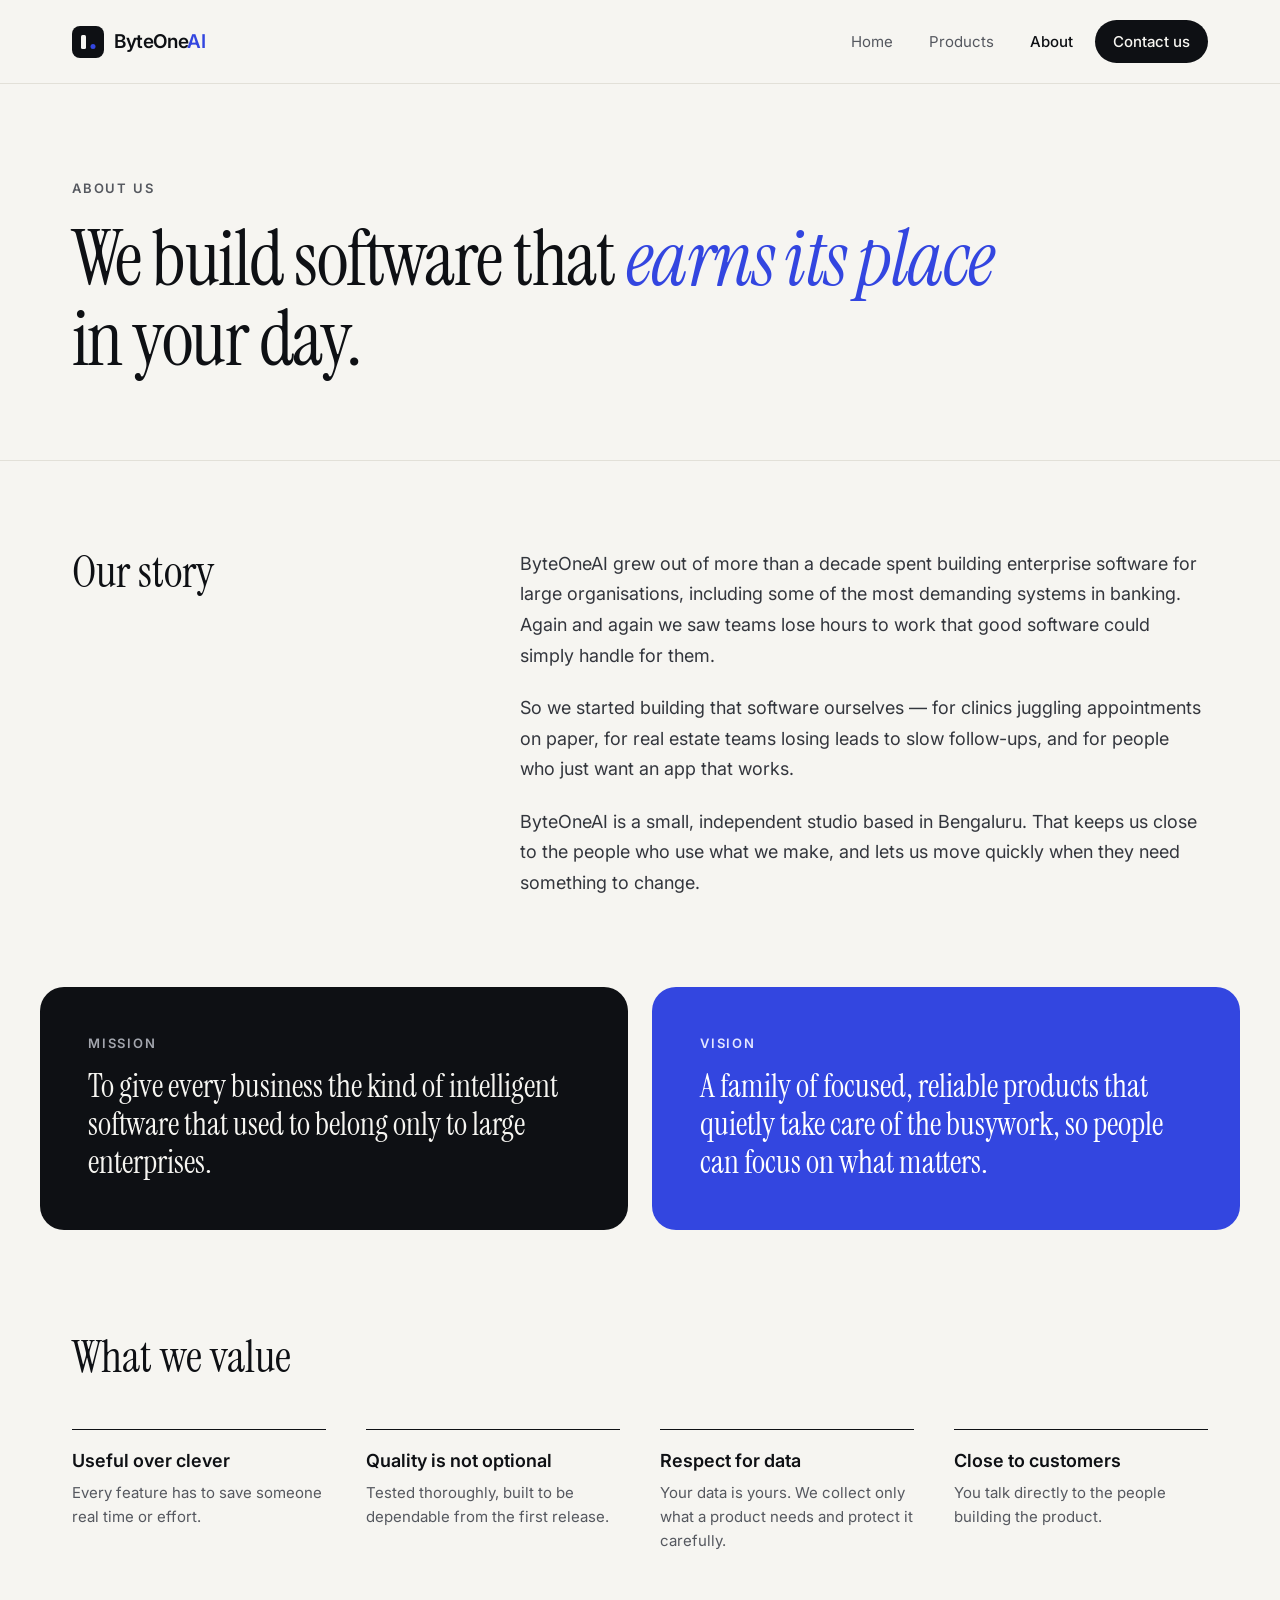
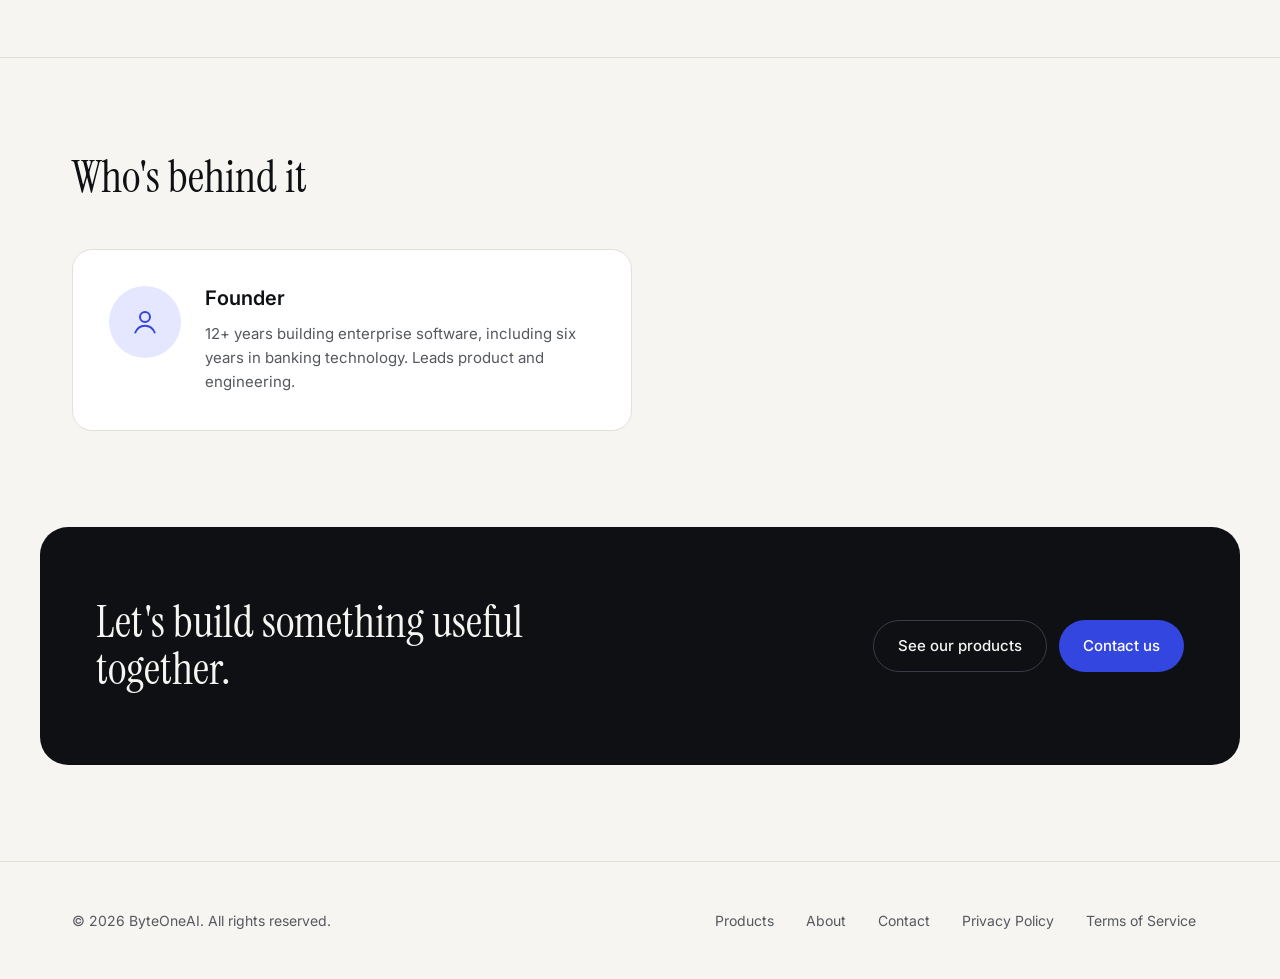
==== about.html @ 1e6efd3d "Launch ByteOneAI website Co-Authored-By: Claude Opus 5.5 <noreply@anthropic.com> Claude-Session: htt" ====
<!doctype html>
<html lang="en">
<head>
<meta charset="utf-8">
<meta name="viewport" content="width=device-width, initial-scale=1">
<title>ByteOneAI — About</title>
<meta name="description" content="About ByteOneAI, an independent software studio in Bengaluru building focused, reliable AI-powered products.">
<meta property="og:title" content="ByteOneAI — About">
<meta property="og:description" content="About ByteOneAI, an independent software studio in Bengaluru building focused, reliable AI-powered products.">
<meta property="og:type" content="website">
<link rel="icon" href="data:image/svg+xml,%3Csvg xmlns='http://www.w3.org/2000/svg' viewBox='0 0 32 32'%3E%3Crect width='32' height='32' rx='8' fill='%230E1014'/%3E%3Crect x='9' y='9' width='5' height='14' rx='1.5' fill='%23F6F5F1'/%3E%3Ccircle cx='21' cy='20.5' r='2.5' fill='%233346E0'/%3E%3C/svg%3E">
<link rel="preconnect" href="https://fonts.googleapis.com">
<link href="https://fonts.googleapis.com/css2?family=Instrument+Serif:ital@0;1&amp;family=Inter:wght@400;500;600&amp;display=swap" rel="stylesheet">
<style>
body{margin:0;background:#F6F5F1}
a{color:#3346E0}a:hover{color:#1F2DA8}
</style>
<style>html{scroll-behavior:smooth}*,*::before,*::after{box-sizing:border-box}img{max-width:100%}</style>
</head>
<body>
<div style="font-family: Inter, system-ui, sans-serif; color: #0E1014; background: #F6F5F1; min-height: 100vh">

<header style="border-bottom: 1px solid #E2E0D8">
<nav aria-label="Main" style="max-width: 1200px; margin: 0 auto; padding: 20px 32px; display: flex; flex-wrap: wrap; align-items: center; justify-content: space-between; gap: 16px">
<a href="index.html" style="display: flex; align-items: center; gap: 10px; text-decoration: none; color: #0E1014">
<svg width="32" height="32" viewBox="0 0 32 32" aria-hidden="true"><rect width="32" height="32" rx="8" fill="#0E1014"></rect><rect x="9" y="9" width="5" height="14" rx="1.5" fill="#F6F5F1"></rect><circle cx="21" cy="20.5" r="2.5" fill="#3346E0"></circle></svg>
<span style="font-size: 19px; font-weight: 600; letter-spacing: -0.02em">ByteOne<span style="color: #3346E0">AI</span></span>
</a>
<div style="display: flex; flex-wrap: wrap; align-items: center; gap: 8px">
<a href="index.html" style="padding: 12px 14px; font-size: 15px; color: #55585F; text-decoration: none">Home</a>
<a href="products.html" style="padding: 12px 14px; font-size: 15px; color: #55585F; text-decoration: none">Products</a>
<a href="about.html" style="padding: 12px 14px; font-size: 15px; color: #0E1014; text-decoration: none; font-weight: 500">About</a>
<a href="contact.html" style="padding: 12px 18px; font-size: 15px; color: #F6F5F1; background: #0E1014; border-radius: 999px; text-decoration: none; font-weight: 500">Contact us</a>
</div>
</nav>
</header>

<section style="max-width: 1200px; margin: 0 auto; padding: 96px 32px 80px">
<p style="margin: 0 0 24px; font-size: 13px; font-weight: 600; letter-spacing: 0.14em; text-transform: uppercase; color: #55585F">About us</p>
<h1 style="margin: 0; max-width: 960px; font-family: 'Instrument Serif', Georgia, serif; font-weight: 400; font-size: clamp(2.75rem, 6vw, 5rem); line-height: 1.04; letter-spacing: -0.02em">We build software that <em style="color: #3346E0">earns its place</em> in your day.</h1>
</section>

<section aria-labelledby="story-h" style="border-top: 1px solid #E2E0D8">
<div style="max-width: 1200px; margin: 0 auto; padding: 88px 32px; display: flex; flex-wrap: wrap; gap: 64px">
<div style="flex: 1 1 300px">
<h2 id="story-h" style="margin: 0; font-family: 'Instrument Serif', Georgia, serif; font-weight: 400; font-size: clamp(2rem, 3.5vw, 3rem); line-height: 1.05">Our story</h2>
</div>
<div style="flex: 2 1 520px; display: flex; flex-direction: column; gap: 22px; font-size: 18px; line-height: 1.7; color: #33363D">
<p style="margin: 0">ByteOneAI grew out of more than a decade spent building enterprise software for large organisations, including some of the most demanding systems in banking. Again and again we saw teams lose hours to work that good software could simply handle for them.</p>
<p style="margin: 0">So we started building that software ourselves — for clinics juggling appointments on paper, for real estate teams losing leads to slow follow-ups, and for people who just want an app that works.</p>
<p style="margin: 0">ByteOneAI is a small, independent studio based in Bengaluru. That keeps us close to the people who use what we make, and lets us move quickly when they need something to change.</p>
</div>
</div>
</section>

<section aria-label="Mission and vision" style="padding: 0 32px">
<div style="max-width: 1200px; margin: 0 auto; display: grid; grid-template-columns: repeat(auto-fit, minmax(320px, 1fr)); gap: 24px">
<div style="padding: 48px; border-radius: 24px; background: #0E1014; color: #F6F5F1; display: flex; flex-direction: column; gap: 16px">
<span style="font-size: 13px; font-weight: 600; letter-spacing: 0.14em; text-transform: uppercase; color: #A3A6AE">Mission</span>
<p style="margin: 0; font-family: 'Instrument Serif', Georgia, serif; font-size: 32px; line-height: 1.2">To give every business the kind of intelligent software that used to belong only to large enterprises.</p>
</div>
<div style="padding: 48px; border-radius: 24px; background: #3346E0; color: #FFFFFF; display: flex; flex-direction: column; gap: 16px">
<span style="font-size: 13px; font-weight: 600; letter-spacing: 0.14em; text-transform: uppercase; color: #E4E7FF">Vision</span>
<p style="margin: 0; font-family: 'Instrument Serif', Georgia, serif; font-size: 32px; line-height: 1.2">A family of focused, reliable products that quietly take care of the busywork, so people can focus on what matters.</p>
</div>
</div>
</section>

<section aria-labelledby="values-h">
<div style="max-width: 1200px; margin: 0 auto; padding: 104px 32px">
<h2 id="values-h" style="margin: 0 0 48px; font-family: 'Instrument Serif', Georgia, serif; font-weight: 400; font-size: clamp(2rem, 3.5vw, 3rem); line-height: 1.05">What we value</h2>
<div style="display: grid; grid-template-columns: repeat(auto-fit, minmax(240px, 1fr)); gap: 40px 40px">
<div style="border-top: 1px solid #0E1014; padding-top: 20px">
<h3 style="margin: 0 0 10px; font-size: 18px; font-weight: 600">Useful over clever</h3>
<p style="margin: 0; font-size: 15px; line-height: 1.6; color: #55585F">Every feature has to save someone real time or effort.</p>
</div>
<div style="border-top: 1px solid #0E1014; padding-top: 20px">
<h3 style="margin: 0 0 10px; font-size: 18px; font-weight: 600">Quality is not optional</h3>
<p style="margin: 0; font-size: 15px; line-height: 1.6; color: #55585F">Tested thoroughly, built to be dependable from the first release.</p>
</div>
<div style="border-top: 1px solid #0E1014; padding-top: 20px">
<h3 style="margin: 0 0 10px; font-size: 18px; font-weight: 600">Respect for data</h3>
<p style="margin: 0; font-size: 15px; line-height: 1.6; color: #55585F">Your data is yours. We collect only what a product needs and protect it carefully.</p>
</div>
<div style="border-top: 1px solid #0E1014; padding-top: 20px">
<h3 style="margin: 0 0 10px; font-size: 18px; font-weight: 600">Close to customers</h3>
<p style="margin: 0; font-size: 15px; line-height: 1.6; color: #55585F">You talk directly to the people building the product.</p>
</div>
</div>
</div>
</section>

<section aria-labelledby="team-h" style="border-top: 1px solid #E2E0D8">
<div style="max-width: 1200px; margin: 0 auto; padding: 96px 32px">
<h2 id="team-h" style="margin: 0 0 48px; font-family: 'Instrument Serif', Georgia, serif; font-weight: 400; font-size: clamp(2rem, 3.5vw, 3rem); line-height: 1.05">Who's behind it</h2>
<div style="display: grid; grid-template-columns: repeat(auto-fit, minmax(300px, 560px)); gap: 24px">
<div style="padding: 36px; background: #FFFFFF; border: 1px solid #E2E0D8; border-radius: 20px; display: flex; gap: 24px; align-items: flex-start">
<div aria-hidden="true" style="flex: none; width: 72px; height: 72px; border-radius: 50%; background: #E4E7FF; display: flex; align-items: center; justify-content: center">
<svg width="30" height="30" viewBox="0 0 24 24" fill="none" stroke="#3346E0" stroke-width="1.6"><circle cx="12" cy="8" r="4"></circle><path d="M4 21c1.5-4 4.5-6 8-6s6.5 2 8 6"></path></svg>
</div>
<div>
<h3 style="margin: 0 0 12px; font-size: 20px; font-weight: 600">Founder</h3>
<p style="margin: 0; font-size: 15px; line-height: 1.6; color: #55585F">12+ years building enterprise software, including six years in banking technology. Leads product and engineering.</p>
</div>
</div>
</div>
</div>
</section>

<section aria-labelledby="about-cta-h" style="padding: 0 32px 96px">
<div style="max-width: 1200px; margin: 0 auto; padding: 72px 56px; border-radius: 28px; background: #0E1014; color: #F6F5F1; display: flex; flex-wrap: wrap; justify-content: space-between; align-items: center; gap: 32px">
<h2 id="about-cta-h" style="margin: 0; max-width: 560px; font-family: 'Instrument Serif', Georgia, serif; font-weight: 400; font-size: clamp(2rem, 3.5vw, 3rem); line-height: 1.05">Let's build something useful together.</h2>
<div style="display: flex; flex-wrap: wrap; gap: 12px">
<a href="products.html" style="display: inline-flex; align-items: center; min-height: 52px; padding: 0 24px; border-radius: 999px; border: 1px solid #3A3D45; color: #F6F5F1; text-decoration: none; font-size: 15px; font-weight: 500">See our products</a>
<a href="contact.html" style="display: inline-flex; align-items: center; min-height: 52px; padding: 0 24px; border-radius: 999px; background: #3346E0; color: #FFFFFF; text-decoration: none; font-size: 15px; font-weight: 500">Contact us</a>
</div>
</div>
</section>

<footer style="border-top: 1px solid #E2E0D8">
<div style="max-width: 1200px; margin: 0 auto; padding: 40px 32px; display: flex; flex-wrap: wrap; justify-content: space-between; align-items: center; gap: 16px; font-size: 14px; color: #55585F">
<span>© 2026 ByteOneAI. All rights reserved.</span>
<div style="display: flex; flex-wrap: wrap; gap: 8px">
<a href="products.html" style="padding: 10px 12px; color: #55585F; text-decoration: none">Products</a>
<a href="about.html" style="padding: 10px 12px; color: #55585F; text-decoration: none">About</a>
<a href="contact.html" style="padding: 10px 12px; color: #55585F; text-decoration: none">Contact</a>
<a href="privacy.html" style="padding: 10px 12px; color: #55585F; text-decoration: none">Privacy Policy</a>
<a href="terms.html" style="padding: 10px 12px; color: #55585F; text-decoration: none">Terms of Service</a>
</div>
</div>
</footer>

</div>
</body>
</html>
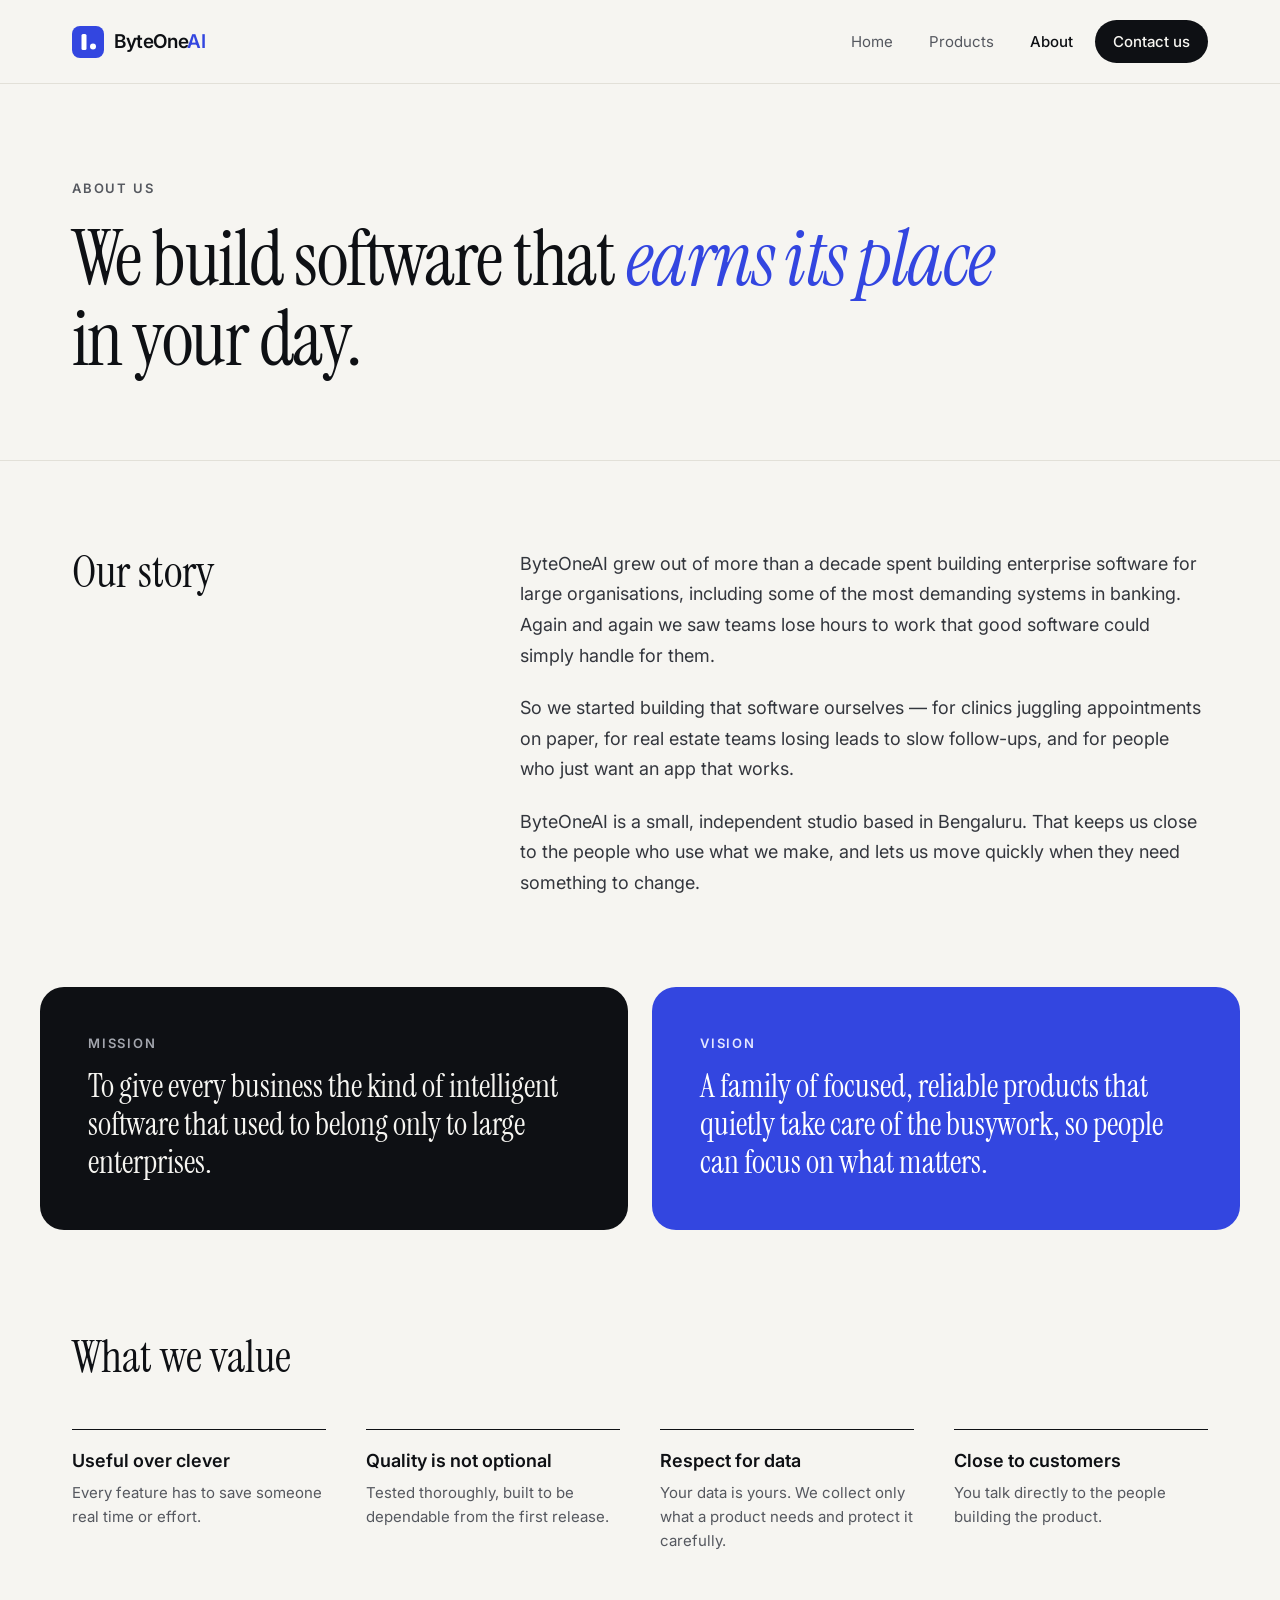
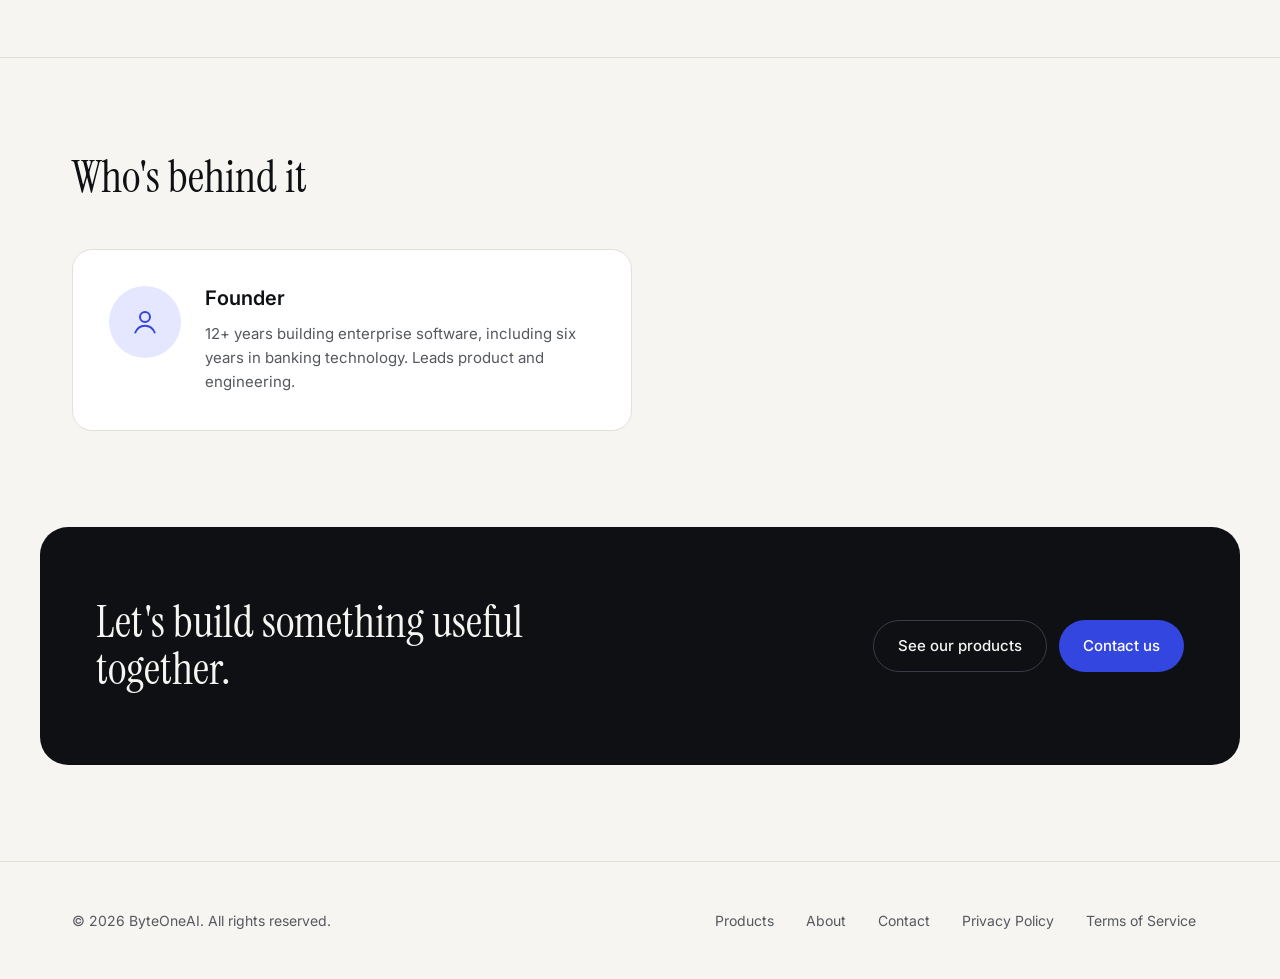
==== commit e9f0179a: "Add new ByteOneAI logo, favicons and social preview image Co-Authored-By: Claude Opus 5.5 <noreply@a" ====
--- a/about.html
+++ b/about.html
@@ -8,7 +8,12 @@
 <meta property="og:title" content="ByteOneAI — About">
 <meta property="og:description" content="About ByteOneAI, an independent software studio in Bengaluru building focused, reliable AI-powered products.">
 <meta property="og:type" content="website">
-<link rel="icon" href="data:image/svg+xml,%3Csvg xmlns='http://www.w3.org/2000/svg' viewBox='0 0 32 32'%3E%3Crect width='32' height='32' rx='8' fill='%230E1014'/%3E%3Crect x='9' y='9' width='5' height='14' rx='1.5' fill='%23F6F5F1'/%3E%3Ccircle cx='21' cy='20.5' r='2.5' fill='%233346E0'/%3E%3C/svg%3E">
+<link rel="icon" href="/favicon.ico" sizes="any">
+<link rel="icon" href="/favicon.svg" type="image/svg+xml">
+<link rel="apple-touch-icon" href="/apple-touch-icon.png">
+<meta property="og:image" content="https://byteoneai.github.io/og-image.png">
+<meta name="twitter:card" content="summary_large_image">
+<meta name="theme-color" content="#3346E0">
 <link rel="preconnect" href="https://fonts.googleapis.com">
 <link href="https://fonts.googleapis.com/css2?family=Instrument+Serif:ital@0;1&amp;family=Inter:wght@400;500;600&amp;display=swap" rel="stylesheet">
 <style>
@@ -23,7 +28,7 @@
 <header style="border-bottom: 1px solid #E2E0D8">
 <nav aria-label="Main" style="max-width: 1200px; margin: 0 auto; padding: 20px 32px; display: flex; flex-wrap: wrap; align-items: center; justify-content: space-between; gap: 16px">
 <a href="index.html" style="display: flex; align-items: center; gap: 10px; text-decoration: none; color: #0E1014">
-<svg width="32" height="32" viewBox="0 0 32 32" aria-hidden="true"><rect width="32" height="32" rx="8" fill="#0E1014"></rect><rect x="9" y="9" width="5" height="14" rx="1.5" fill="#F6F5F1"></rect><circle cx="21" cy="20.5" r="2.5" fill="#3346E0"></circle></svg>
+<svg width="32" height="32" viewBox="0 0 64 64" aria-hidden="true"><rect width="64" height="64" rx="16" fill="#3346E0"></rect><rect x="19" y="16" width="10" height="32" rx="3" fill="#FFFFFF"></rect><circle cx="42" cy="41" r="6" fill="#FFFFFF"></circle></svg>
 <span style="font-size: 19px; font-weight: 600; letter-spacing: -0.02em">ByteOne<span style="color: #3346E0">AI</span></span>
 </a>
 <div style="display: flex; flex-wrap: wrap; align-items: center; gap: 8px">
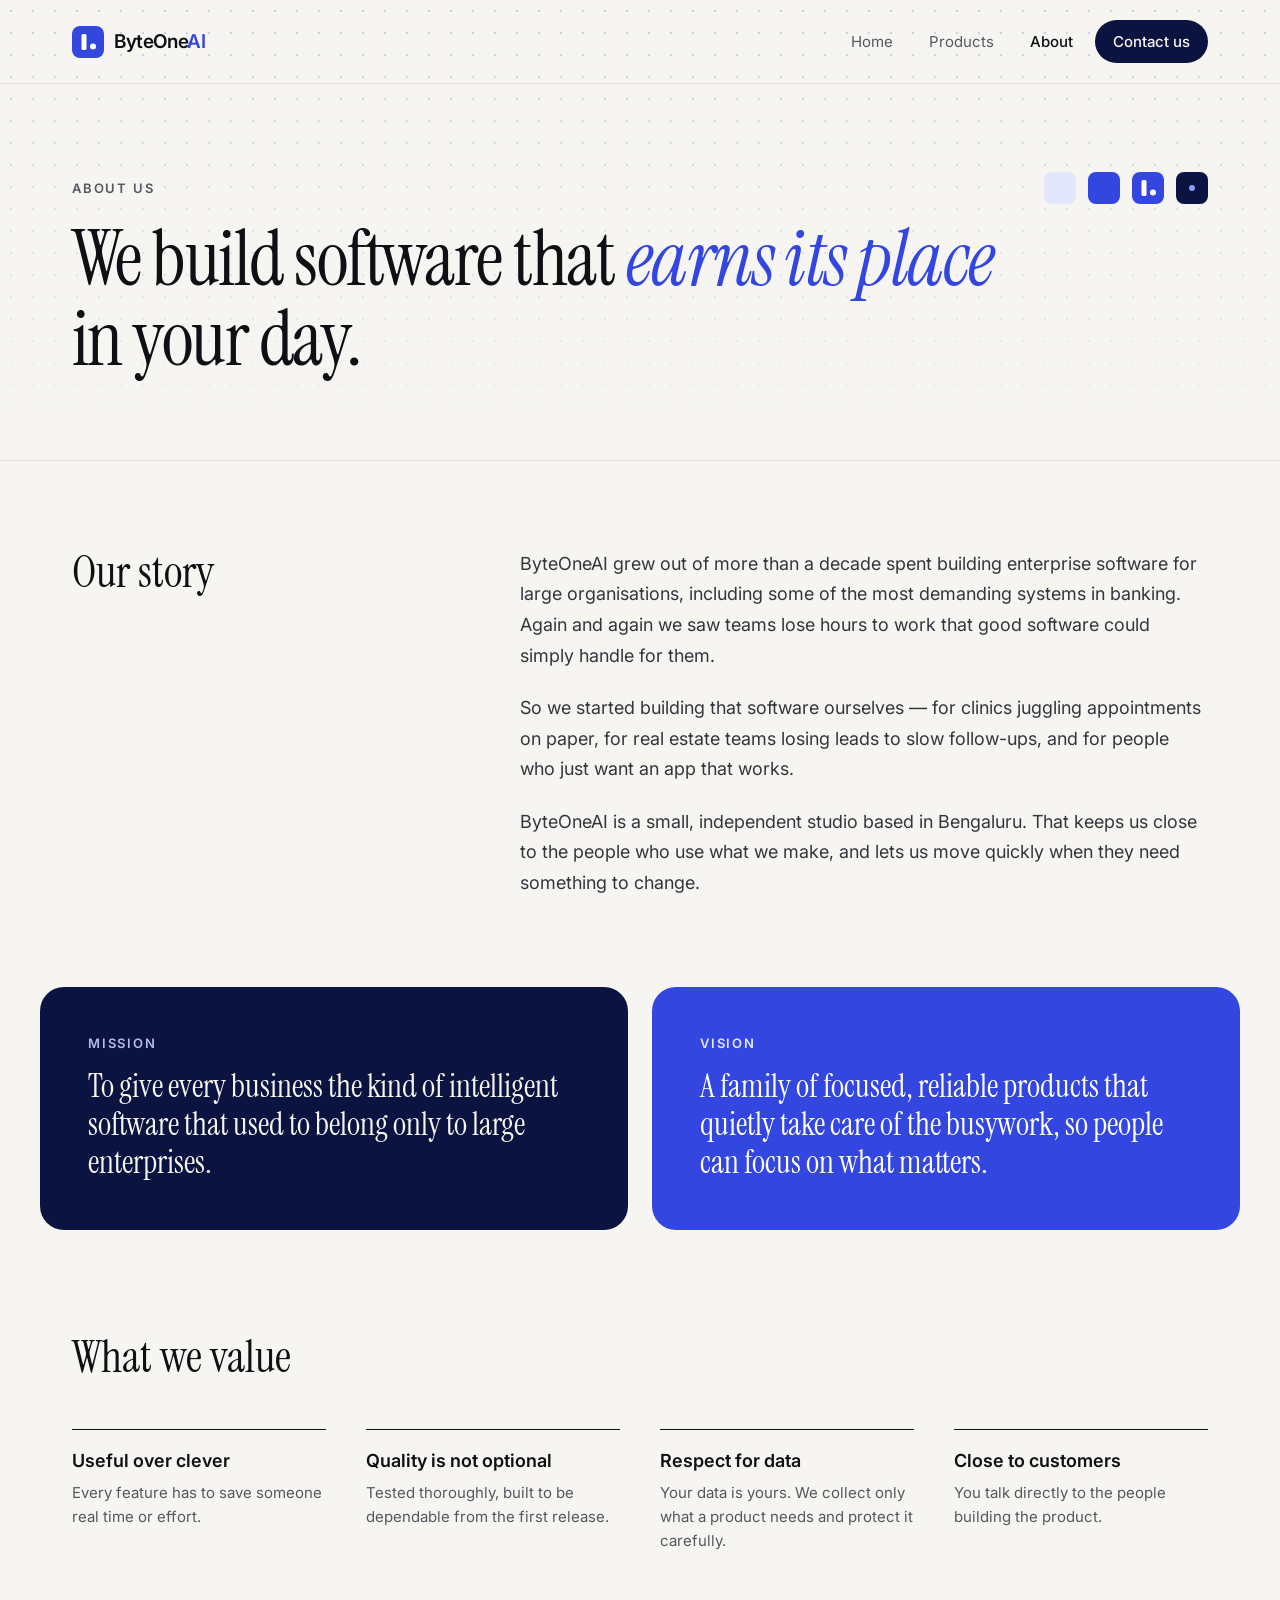
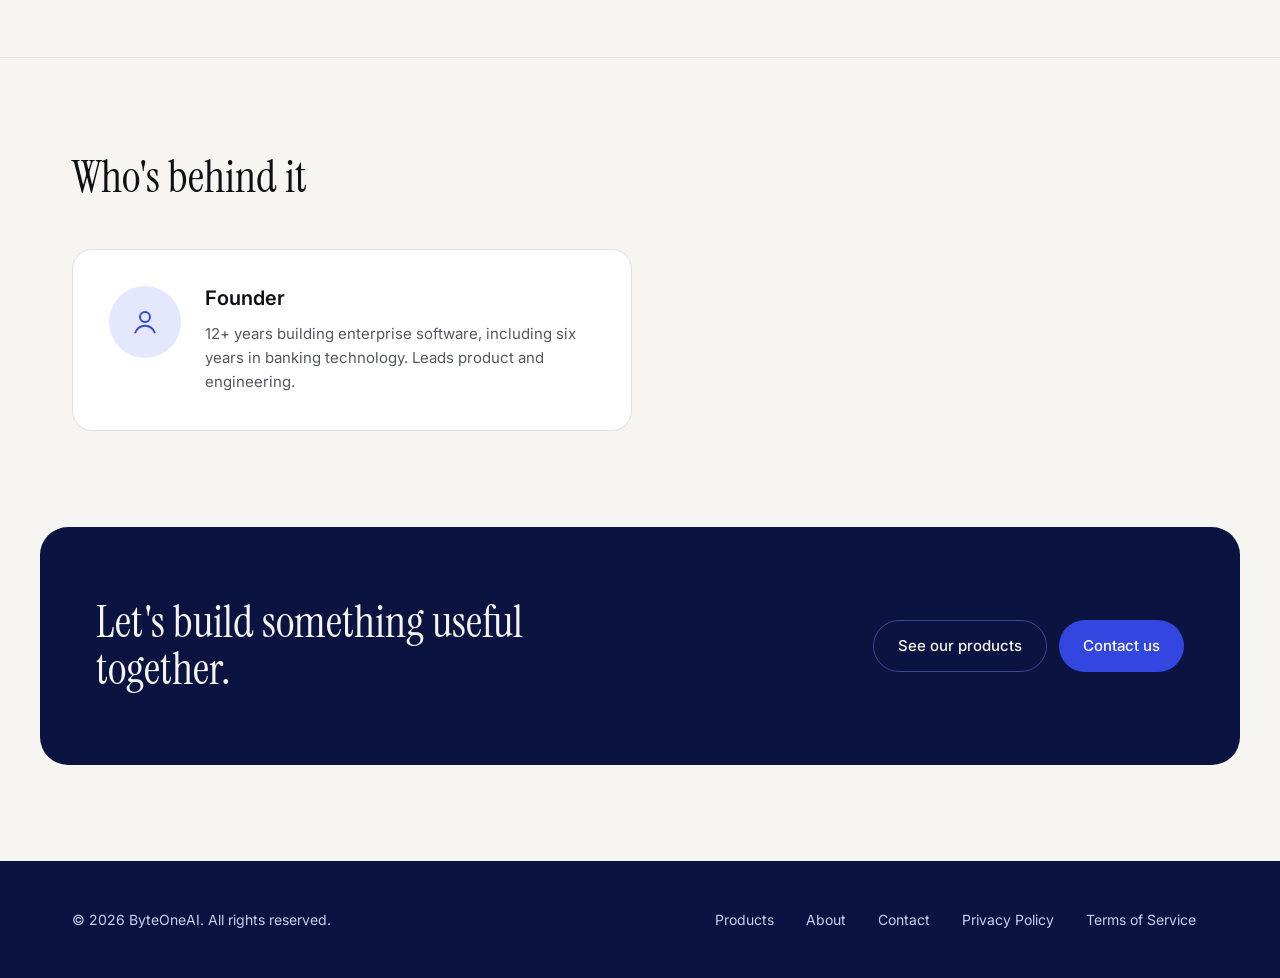
==== commit 2b19cc92: "Add brand visuals: dot pattern, tile artwork, navy bands and footer Co-Authored-By: Claude Opus 5.5 " ====
--- a/about.html
+++ b/about.html
@@ -21,10 +21,12 @@
 a{color:#3346E0}a:hover{color:#1F2DA8}
 </style>
 <style>html{scroll-behavior:smooth}*,*::before,*::after{box-sizing:border-box}img{max-width:100%}</style>
+<link rel="stylesheet" href="/style.css">
 </head>
 <body>
 <div style="font-family: Inter, system-ui, sans-serif; color: #0E1014; background: #F6F5F1; min-height: 100vh">
 
+<div class="hero-bg">
 <header style="border-bottom: 1px solid #E2E0D8">
 <nav aria-label="Main" style="max-width: 1200px; margin: 0 auto; padding: 20px 32px; display: flex; flex-wrap: wrap; align-items: center; justify-content: space-between; gap: 16px">
 <a href="index.html" style="display: flex; align-items: center; gap: 10px; text-decoration: none; color: #0E1014">
@@ -35,15 +37,16 @@
 <a href="index.html" style="padding: 12px 14px; font-size: 15px; color: #55585F; text-decoration: none">Home</a>
 <a href="products.html" style="padding: 12px 14px; font-size: 15px; color: #55585F; text-decoration: none">Products</a>
 <a href="about.html" style="padding: 12px 14px; font-size: 15px; color: #0E1014; text-decoration: none; font-weight: 500">About</a>
-<a href="contact.html" style="padding: 12px 18px; font-size: 15px; color: #F6F5F1; background: #0E1014; border-radius: 999px; text-decoration: none; font-weight: 500">Contact us</a>
+<a href="contact.html" style="padding: 12px 18px; font-size: 15px; color: #F6F5F1; background: #0B1440; border-radius: 999px; text-decoration: none; font-weight: 500">Contact us</a>
 </div>
 </nav>
 </header>
 
-<section style="max-width: 1200px; margin: 0 auto; padding: 96px 32px 80px">
+<section class="hero" style="max-width: 1200px; margin: 0 auto; padding: 96px 32px 80px"><div class="hero-chip" aria-hidden="true"><svg width="164" height="32" viewBox="0 0 164 32"><rect x="0" y="0" width="32" height="32" rx="8" fill="#E3E7FB"/><rect x="44" y="0" width="32" height="32" rx="8" fill="#3346E0" class="pulse d1"/><g class="float"><rect x="88" y="0" width="32" height="32" rx="8" fill="#3346E0"/><rect x="97.5" y="8" width="5" height="16" rx="1.5" fill="#fff"/><circle cx="109" cy="20.5" r="3" fill="#fff"/></g><rect x="132" y="0" width="32" height="32" rx="8" fill="#0B1440"/><circle cx="148" cy="16" r="3" fill="#8E9BFF"/></svg></div>
 <p style="margin: 0 0 24px; font-size: 13px; font-weight: 600; letter-spacing: 0.14em; text-transform: uppercase; color: #55585F">About us</p>
 <h1 style="margin: 0; max-width: 960px; font-family: 'Instrument Serif', Georgia, serif; font-weight: 400; font-size: clamp(2.75rem, 6vw, 5rem); line-height: 1.04; letter-spacing: -0.02em">We build software that <em style="color: #3346E0">earns its place</em> in your day.</h1>
 </section>
+</div>
 
 <section aria-labelledby="story-h" style="border-top: 1px solid #E2E0D8">
 <div style="max-width: 1200px; margin: 0 auto; padding: 88px 32px; display: flex; flex-wrap: wrap; gap: 64px">
@@ -60,8 +63,8 @@
 
 <section aria-label="Mission and vision" style="padding: 0 32px">
 <div style="max-width: 1200px; margin: 0 auto; display: grid; grid-template-columns: repeat(auto-fit, minmax(320px, 1fr)); gap: 24px">
-<div style="padding: 48px; border-radius: 24px; background: #0E1014; color: #F6F5F1; display: flex; flex-direction: column; gap: 16px">
-<span style="font-size: 13px; font-weight: 600; letter-spacing: 0.14em; text-transform: uppercase; color: #A3A6AE">Mission</span>
+<div style="padding: 48px; border-radius: 24px; background: #0B1440; color: #F6F5F1; display: flex; flex-direction: column; gap: 16px">
+<span style="font-size: 13px; font-weight: 600; letter-spacing: 0.14em; text-transform: uppercase; color: #B4BCE6">Mission</span>
 <p style="margin: 0; font-family: 'Instrument Serif', Georgia, serif; font-size: 32px; line-height: 1.2">To give every business the kind of intelligent software that used to belong only to large enterprises.</p>
 </div>
 <div style="padding: 48px; border-radius: 24px; background: #3346E0; color: #FFFFFF; display: flex; flex-direction: column; gap: 16px">
@@ -113,16 +116,16 @@
 </section>
 
 <section aria-labelledby="about-cta-h" style="padding: 0 32px 96px">
-<div style="max-width: 1200px; margin: 0 auto; padding: 72px 56px; border-radius: 28px; background: #0E1014; color: #F6F5F1; display: flex; flex-wrap: wrap; justify-content: space-between; align-items: center; gap: 32px">
+<div style="max-width: 1200px; margin: 0 auto; padding: 72px 56px; border-radius: 28px; background: #0B1440; color: #F6F5F1; display: flex; flex-wrap: wrap; justify-content: space-between; align-items: center; gap: 32px">
 <h2 id="about-cta-h" style="margin: 0; max-width: 560px; font-family: 'Instrument Serif', Georgia, serif; font-weight: 400; font-size: clamp(2rem, 3.5vw, 3rem); line-height: 1.05">Let's build something useful together.</h2>
 <div style="display: flex; flex-wrap: wrap; gap: 12px">
-<a href="products.html" style="display: inline-flex; align-items: center; min-height: 52px; padding: 0 24px; border-radius: 999px; border: 1px solid #3A3D45; color: #F6F5F1; text-decoration: none; font-size: 15px; font-weight: 500">See our products</a>
+<a href="products.html" style="display: inline-flex; align-items: center; min-height: 52px; padding: 0 24px; border-radius: 999px; border: 1px solid #3A4794; color: #F6F5F1; text-decoration: none; font-size: 15px; font-weight: 500">See our products</a>
 <a href="contact.html" style="display: inline-flex; align-items: center; min-height: 52px; padding: 0 24px; border-radius: 999px; background: #3346E0; color: #FFFFFF; text-decoration: none; font-size: 15px; font-weight: 500">Contact us</a>
 </div>
 </div>
 </section>
 
-<footer style="border-top: 1px solid #E2E0D8">
+<footer class="site-footer">
 <div style="max-width: 1200px; margin: 0 auto; padding: 40px 32px; display: flex; flex-wrap: wrap; justify-content: space-between; align-items: center; gap: 16px; font-size: 14px; color: #55585F">
 <span>© 2026 ByteOneAI. All rights reserved.</span>
 <div style="display: flex; flex-wrap: wrap; gap: 8px">
--- a/style.css
+++ b/style.css
@@ -0,0 +1,24 @@
+/* ByteOneAI visual layer */
+.hero-bg{position:relative;isolation:isolate}
+.hero-bg::before{content:"";position:absolute;inset:0;z-index:-1;pointer-events:none;
+  background-image:radial-gradient(rgba(51,70,224,.22) 1.3px,transparent 1.6px);background-size:22px 22px;
+  -webkit-mask-image:linear-gradient(to bottom,#000 0%,rgba(0,0,0,.55) 55%,transparent 100%);
+          mask-image:linear-gradient(to bottom,#000 0%,rgba(0,0,0,.55) 55%,transparent 100%)}
+.hero{position:relative}
+.hero-home{display:flex!important;flex-wrap:wrap;align-items:center;gap:40px 56px}
+.hero-home .hero-text{flex:1 1 560px;min-width:0}
+.hero-home h1{font-size:clamp(3rem,6vw,5.4rem)!important}
+.hero-art{flex:0 1 400px;max-width:400px;width:100%;margin-inline:auto}
+.hero-art svg{width:100%;height:auto;display:block}
+.hero-chip{position:absolute;top:88px;right:32px}
+@media (max-width:900px){.hero-chip{display:none}.hero-art{max-width:300px}}
+.pulse{animation:pulse 4.8s ease-in-out infinite}
+.pulse.d1{animation-delay:.8s}.pulse.d2{animation-delay:1.9s}.pulse.d3{animation-delay:3.1s}.pulse.d4{animation-delay:2.4s}
+@keyframes pulse{0%,100%{opacity:1}50%{opacity:.35}}
+.float{animation:float 7s ease-in-out infinite}
+@keyframes float{0%,100%{transform:translateY(0)}50%{transform:translateY(-6px)}}
+@media (prefers-reduced-motion:reduce){.pulse,.float{animation:none}}
+.band-tint{background:#EEF0FB}
+.site-footer{background:#0B1440;border:0!important}
+.site-footer,.site-footer *{color:#C9CFEE!important}
+.site-footer a:hover{color:#FFFFFF!important}
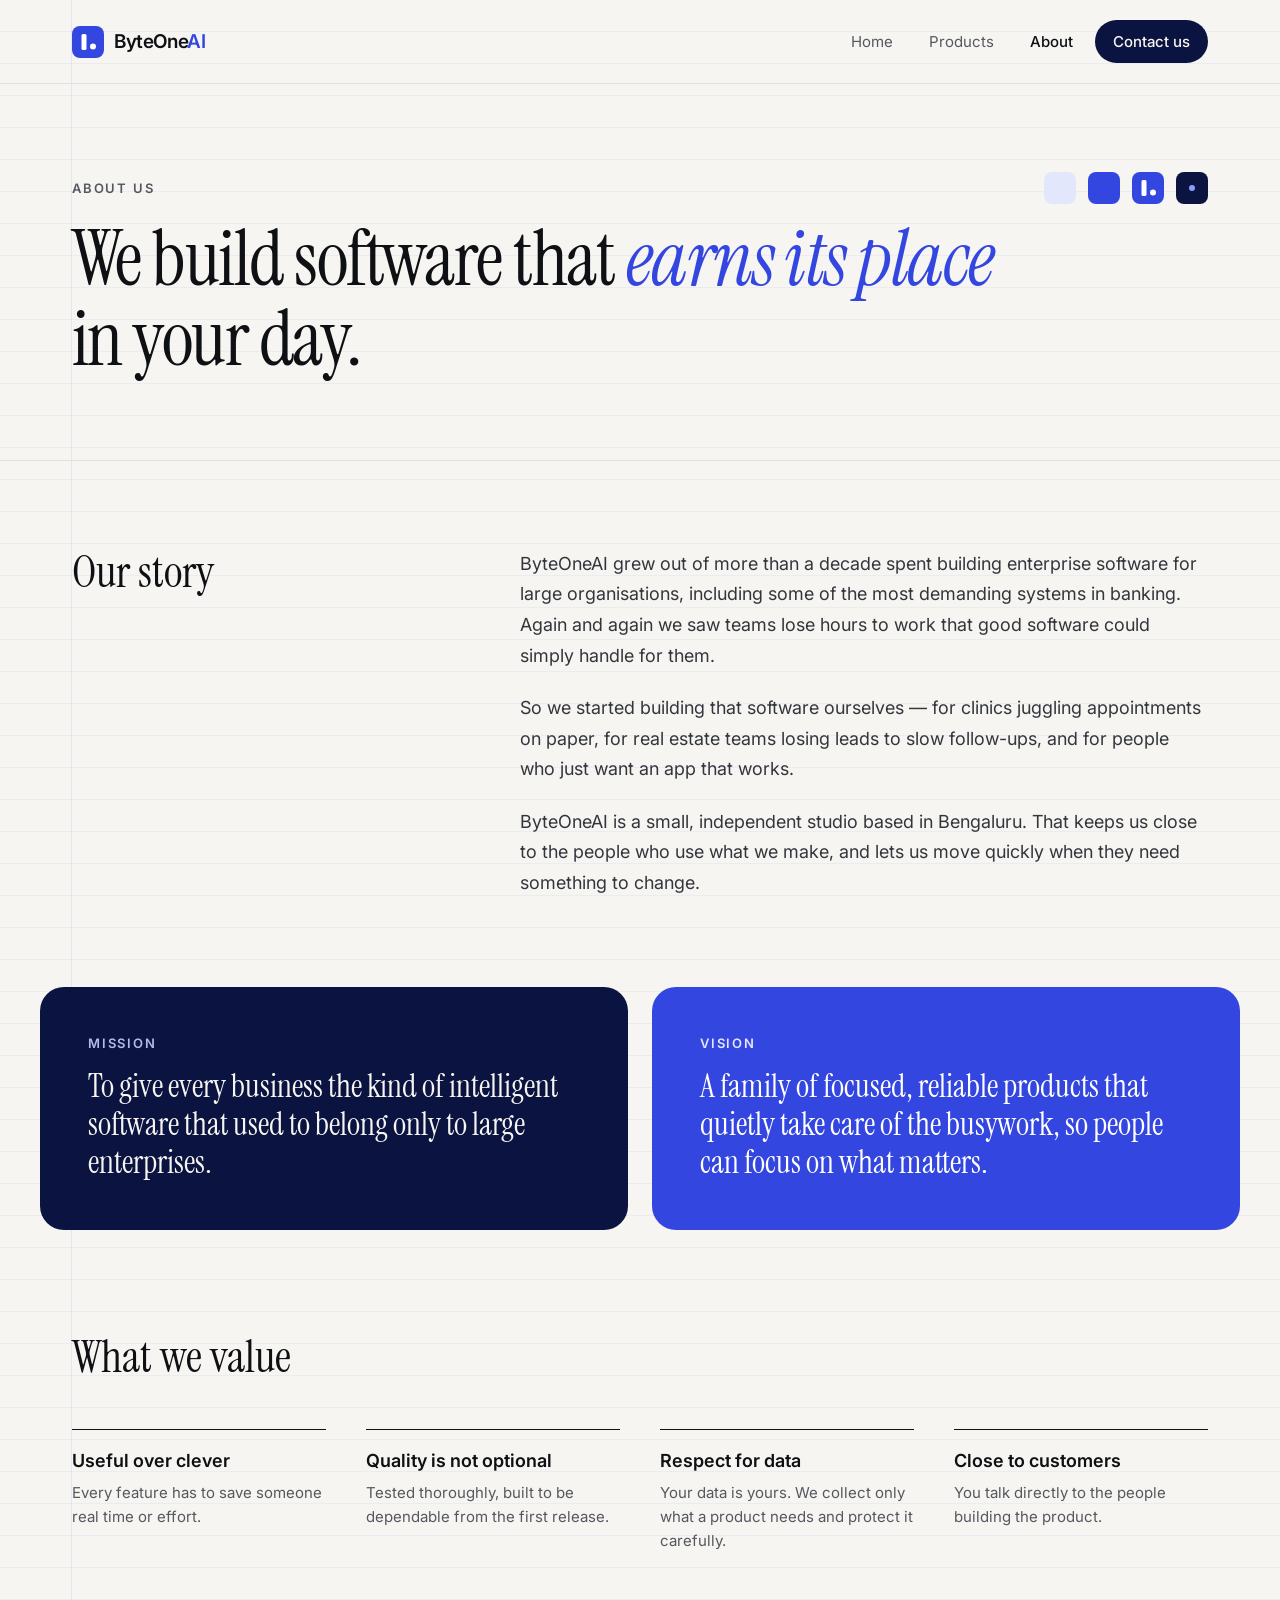
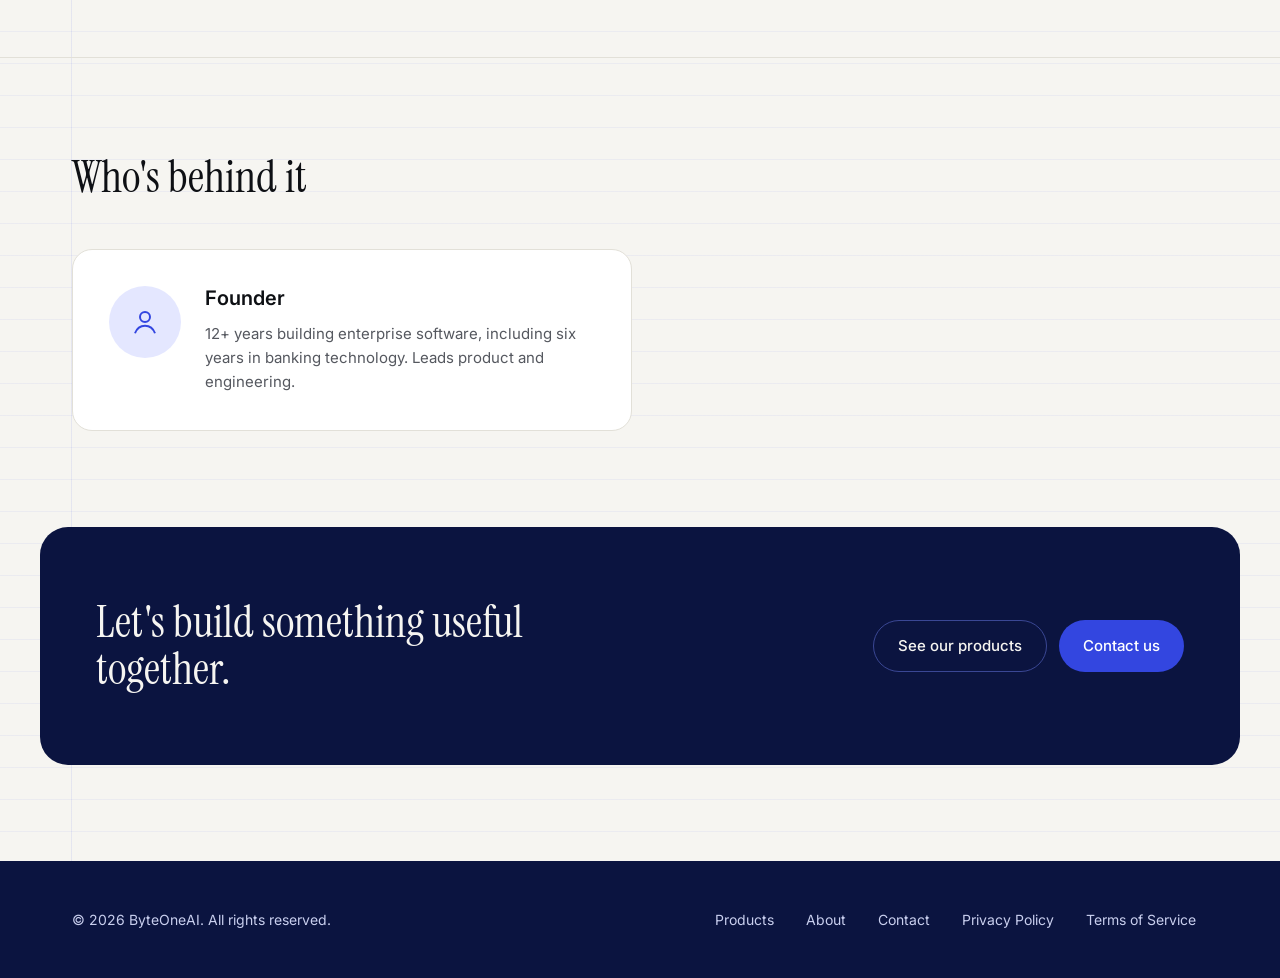
==== commit a9ce5ebb: "Bust stylesheet cache Co-Authored-By: Claude Opus 5.5 <noreply@anthropic.com> Claude-Session: https:" ====
--- a/about.html
+++ b/about.html
@@ -21,7 +21,7 @@
 a{color:#3346E0}a:hover{color:#1F2DA8}
 </style>
 <style>html{scroll-behavior:smooth}*,*::before,*::after{box-sizing:border-box}img{max-width:100%}</style>
-<link rel="stylesheet" href="/style.css">
+<link rel="stylesheet" href="/style.css?v=2">
 </head>
 <body>
 <div style="font-family: Inter, system-ui, sans-serif; color: #0E1014; background: #F6F5F1; min-height: 100vh">
--- a/style.css
+++ b/style.css
@@ -1,9 +1,12 @@
 /* ByteOneAI visual layer */
 .hero-bg{position:relative;isolation:isolate}
-.hero-bg::before{content:"";position:absolute;inset:0;z-index:-1;pointer-events:none;
-  background-image:radial-gradient(rgba(51,70,224,.22) 1.3px,transparent 1.6px);background-size:22px 22px;
-  -webkit-mask-image:linear-gradient(to bottom,#000 0%,rgba(0,0,0,.55) 55%,transparent 100%);
-          mask-image:linear-gradient(to bottom,#000 0%,rgba(0,0,0,.55) 55%,transparent 100%)}
+/* very light notebook paper: ruled lines + margin line */
+html body{background-color:#F6F5F1;
+  background-image:
+    linear-gradient(90deg,transparent 71px,rgba(51,70,224,.09) 71px,rgba(51,70,224,.09) 72px,transparent 72px),
+    repeating-linear-gradient(to bottom,transparent 0,transparent 31px,rgba(51,70,224,.055) 31px,rgba(51,70,224,.055) 32px)}
+body > div:first-of-type{background:transparent!important}
+@media (max-width:900px){html body{background-image:repeating-linear-gradient(to bottom,transparent 0,transparent 31px,rgba(51,70,224,.05) 31px,rgba(51,70,224,.05) 32px)}}
 .hero{position:relative}
 .hero-home{display:flex!important;flex-wrap:wrap;align-items:center;gap:40px 56px}
 .hero-home .hero-text{flex:1 1 560px;min-width:0}
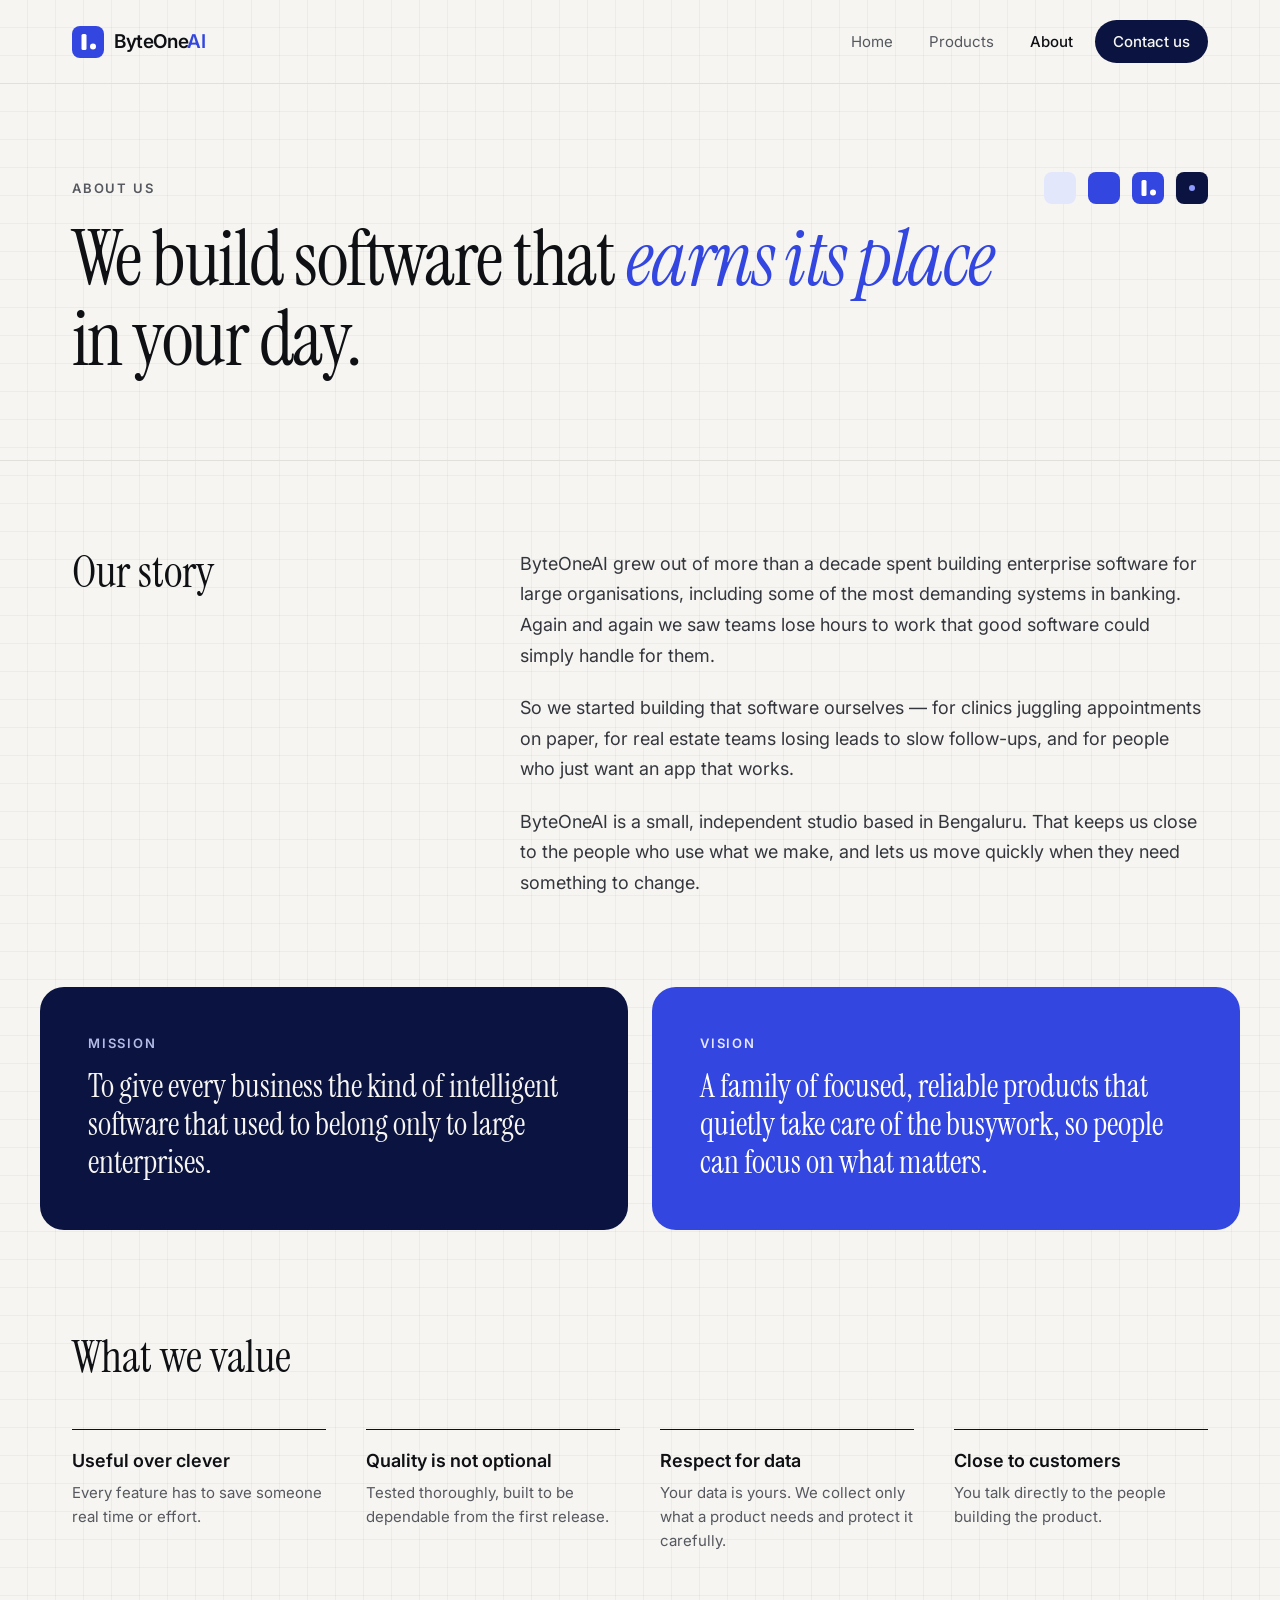
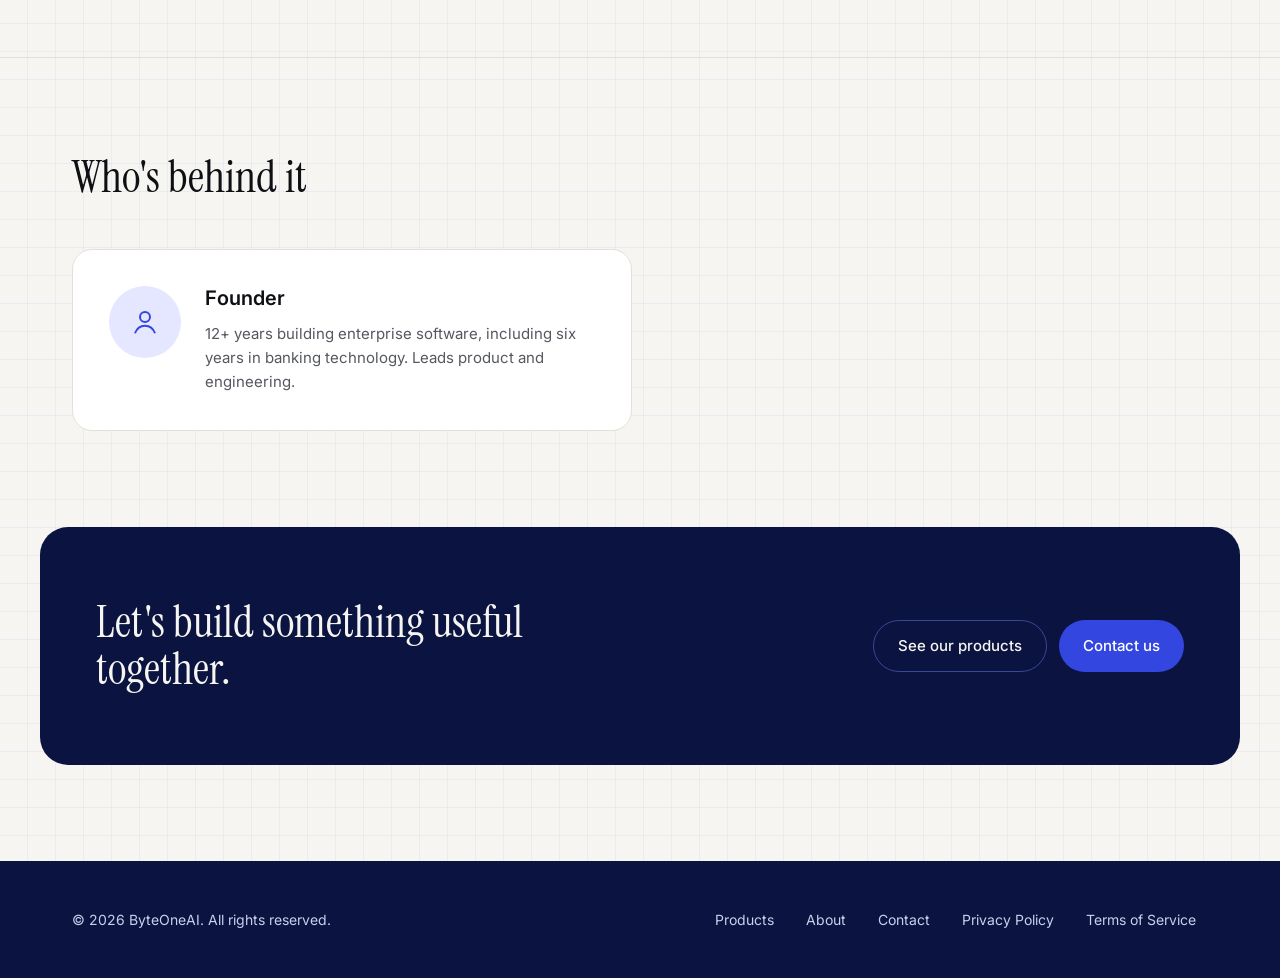
==== commit 64e35fcc: "Background: very light squared notebook pattern Co-Authored-By: Claude Opus 5.5 <noreply@anthropic.c" ====
--- a/about.html
+++ b/about.html
@@ -21,7 +21,7 @@
 a{color:#3346E0}a:hover{color:#1F2DA8}
 </style>
 <style>html{scroll-behavior:smooth}*,*::before,*::after{box-sizing:border-box}img{max-width:100%}</style>
-<link rel="stylesheet" href="/style.css?v=2">
+<link rel="stylesheet" href="/style.css?v=3">
 </head>
 <body>
 <div style="font-family: Inter, system-ui, sans-serif; color: #0E1014; background: #F6F5F1; min-height: 100vh">
--- a/style.css
+++ b/style.css
@@ -1,12 +1,12 @@
 /* ByteOneAI visual layer */
 .hero-bg{position:relative;isolation:isolate}
-/* very light notebook paper: ruled lines + margin line */
+/* very light squared (graph-paper) notebook pattern */
 html body{background-color:#F6F5F1;
   background-image:
-    linear-gradient(90deg,transparent 71px,rgba(51,70,224,.09) 71px,rgba(51,70,224,.09) 72px,transparent 72px),
-    repeating-linear-gradient(to bottom,transparent 0,transparent 31px,rgba(51,70,224,.055) 31px,rgba(51,70,224,.055) 32px)}
+    linear-gradient(to right,rgba(51,70,224,.055) 1px,transparent 1px),
+    linear-gradient(to bottom,rgba(51,70,224,.055) 1px,transparent 1px);
+  background-size:28px 28px;background-position:-1px -1px}
 body > div:first-of-type{background:transparent!important}
-@media (max-width:900px){html body{background-image:repeating-linear-gradient(to bottom,transparent 0,transparent 31px,rgba(51,70,224,.05) 31px,rgba(51,70,224,.05) 32px)}}
 .hero{position:relative}
 .hero-home{display:flex!important;flex-wrap:wrap;align-items:center;gap:40px 56px}
 .hero-home .hero-text{flex:1 1 560px;min-width:0}
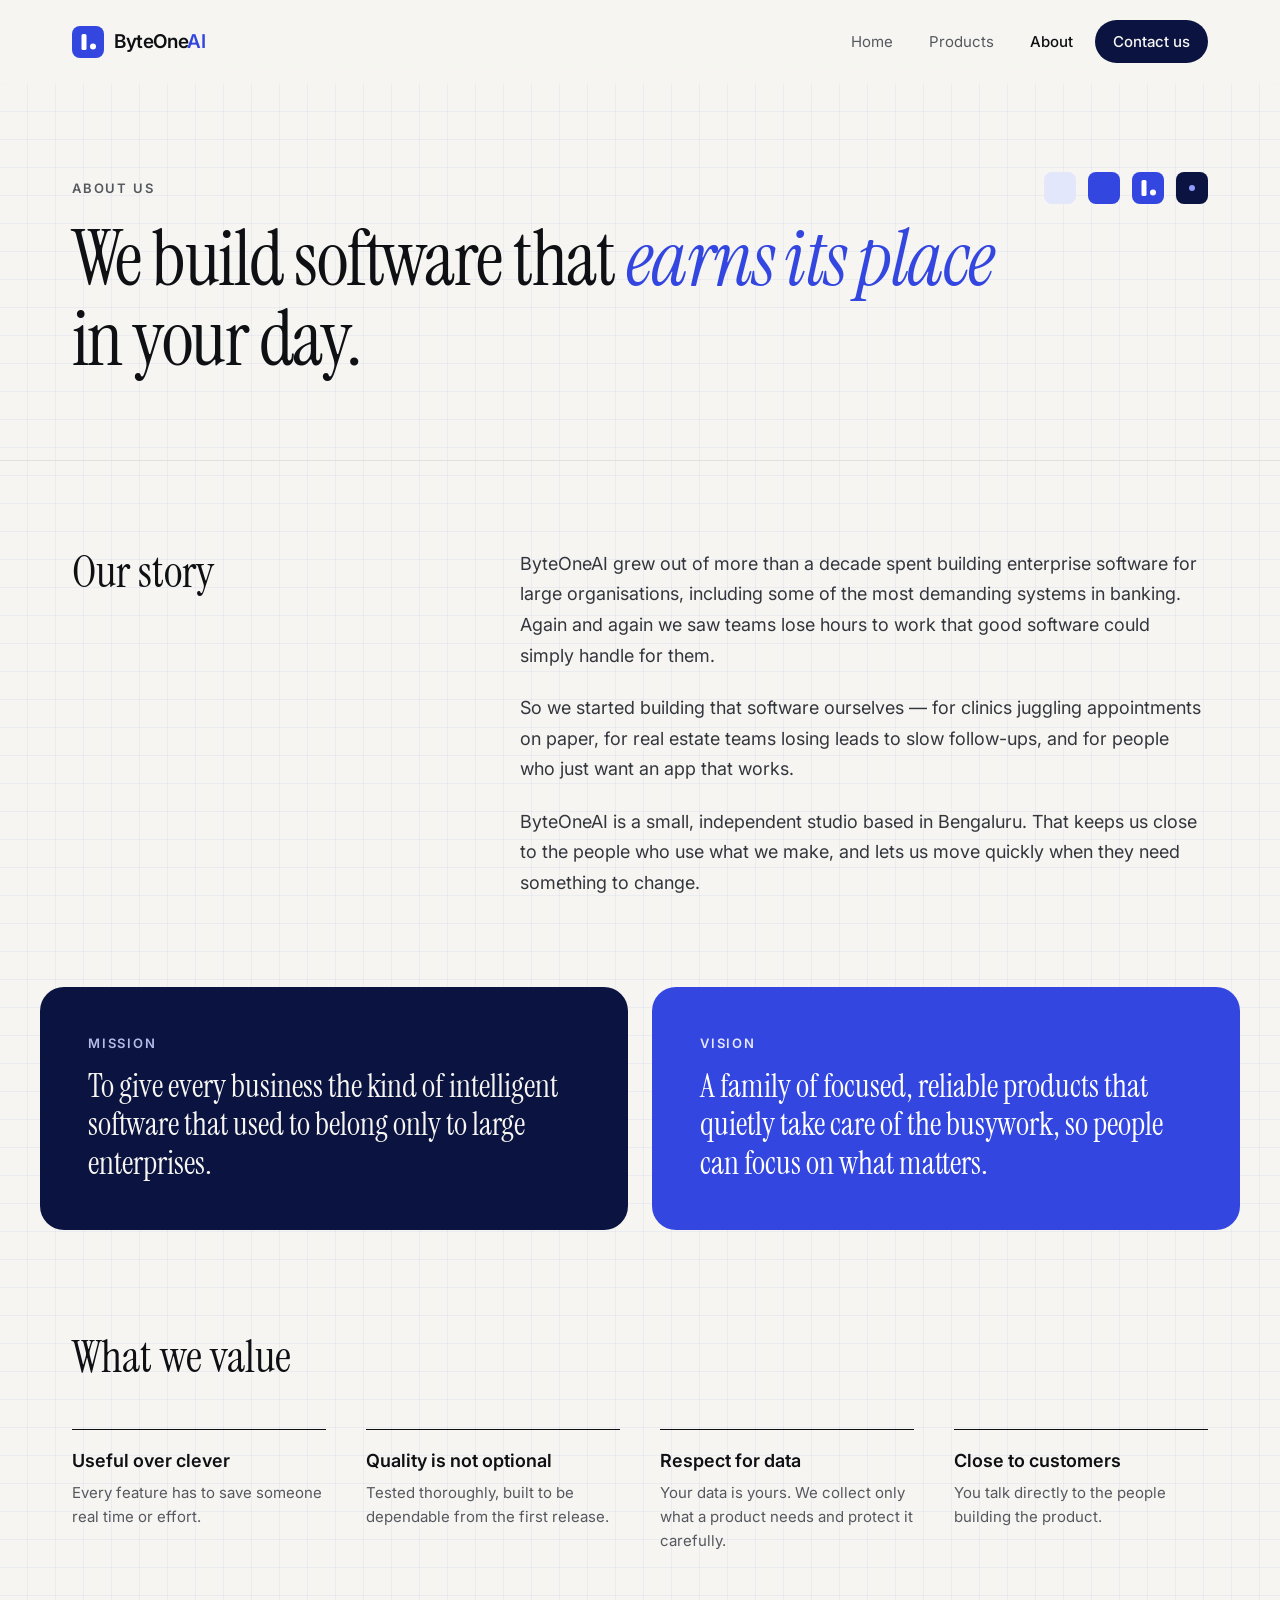
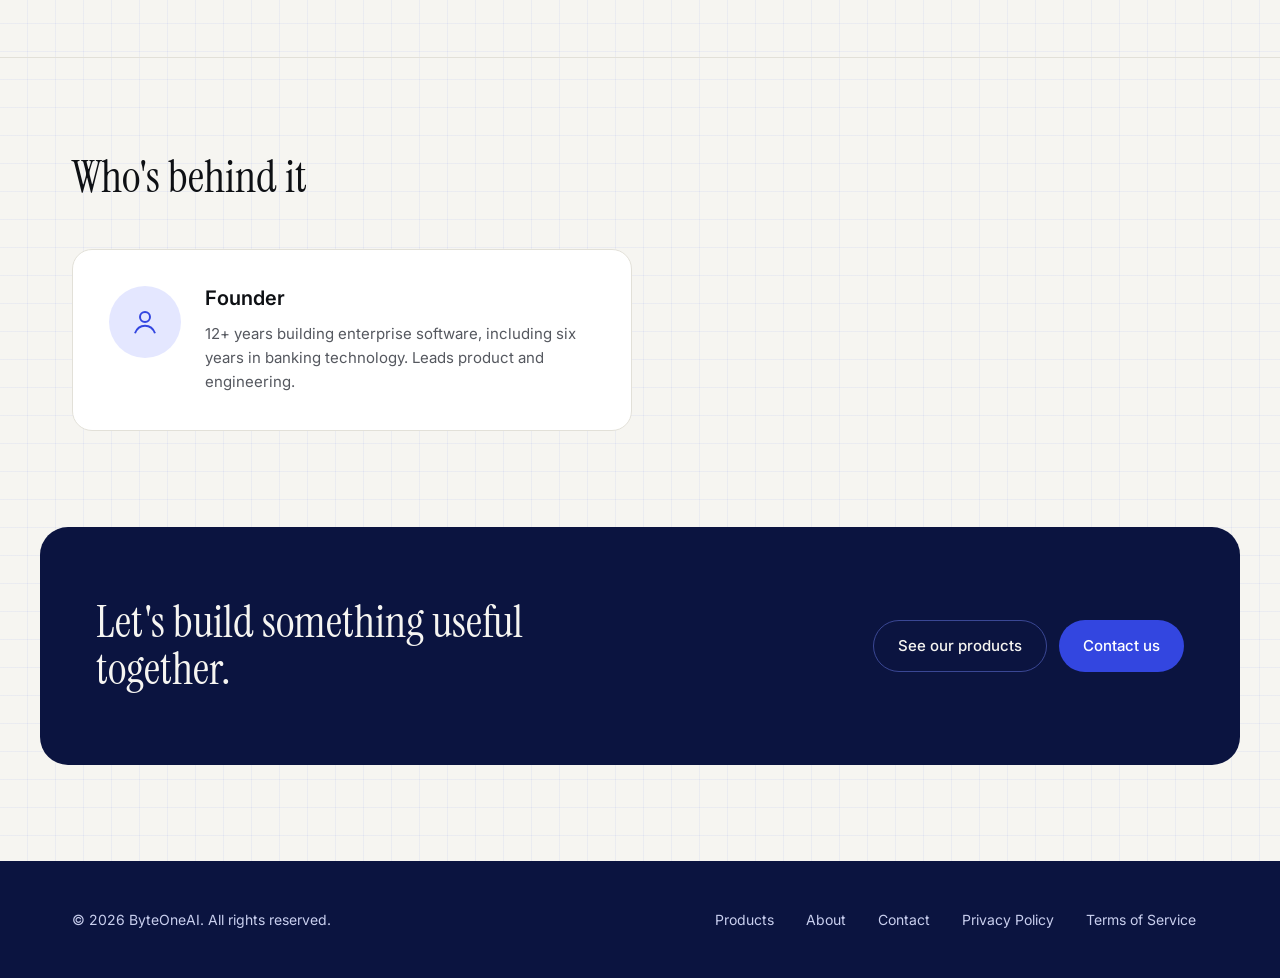
==== commit b89551fa: "Modern scrolling: sticky frosted header, scroll reveals, tile intro, parallax, progress bar Co-Autho" ====
--- a/about.html
+++ b/about.html
@@ -21,13 +21,14 @@
 a{color:#3346E0}a:hover{color:#1F2DA8}
 </style>
 <style>html{scroll-behavior:smooth}*,*::before,*::after{box-sizing:border-box}img{max-width:100%}</style>
-<link rel="stylesheet" href="/style.css?v=3">
+<script>document.documentElement.classList.add("js")</script>
+<link rel="stylesheet" href="/style.css?v=4">
+<script src="/site.js?v=1" defer></script>
 </head>
 <body>
 <div style="font-family: Inter, system-ui, sans-serif; color: #0E1014; background: #F6F5F1; min-height: 100vh">
 
-<div class="hero-bg">
-<header style="border-bottom: 1px solid #E2E0D8">
+<header class="site-header" style="border-bottom: 1px solid #E2E0D8">
 <nav aria-label="Main" style="max-width: 1200px; margin: 0 auto; padding: 20px 32px; display: flex; flex-wrap: wrap; align-items: center; justify-content: space-between; gap: 16px">
 <a href="index.html" style="display: flex; align-items: center; gap: 10px; text-decoration: none; color: #0E1014">
 <svg width="32" height="32" viewBox="0 0 64 64" aria-hidden="true"><rect width="64" height="64" rx="16" fill="#3346E0"></rect><rect x="19" y="16" width="10" height="32" rx="3" fill="#FFFFFF"></rect><circle cx="42" cy="41" r="6" fill="#FFFFFF"></circle></svg>
@@ -41,6 +42,7 @@
 </div>
 </nav>
 </header>
+<div class="hero-bg">
 
 <section class="hero" style="max-width: 1200px; margin: 0 auto; padding: 96px 32px 80px"><div class="hero-chip" aria-hidden="true"><svg width="164" height="32" viewBox="0 0 164 32"><rect x="0" y="0" width="32" height="32" rx="8" fill="#E3E7FB"/><rect x="44" y="0" width="32" height="32" rx="8" fill="#3346E0" class="pulse d1"/><g class="float"><rect x="88" y="0" width="32" height="32" rx="8" fill="#3346E0"/><rect x="97.5" y="8" width="5" height="16" rx="1.5" fill="#fff"/><circle cx="109" cy="20.5" r="3" fill="#fff"/></g><rect x="132" y="0" width="32" height="32" rx="8" fill="#0B1440"/><circle cx="148" cy="16" r="3" fill="#8E9BFF"/></svg></div>
 <p style="margin: 0 0 24px; font-size: 13px; font-weight: 600; letter-spacing: 0.14em; text-transform: uppercase; color: #55585F">About us</p>
--- a/style.css
+++ b/style.css
@@ -25,3 +25,25 @@
 .site-footer{background:#0B1440;border:0!important}
 .site-footer,.site-footer *{color:#C9CFEE!important}
 .site-footer a:hover{color:#FFFFFF!important}
+
+/* ---------- Modern scrolling ---------- */
+html{scroll-behavior:smooth;scroll-padding-top:96px}
+.site-header{position:sticky;top:0;z-index:50;border-bottom:1px solid transparent!important;
+  background:rgba(246,245,241,.72);-webkit-backdrop-filter:saturate(160%) blur(14px);backdrop-filter:saturate(160%) blur(14px);
+  transition:box-shadow .3s ease,border-color .3s ease,background .3s ease}
+.site-header nav{transition:padding .3s ease}
+.site-header.scrolled{border-bottom-color:rgba(11,20,64,.08)!important;box-shadow:0 6px 24px -12px rgba(11,20,64,.18);background:rgba(246,245,241,.86)}
+.site-header.scrolled nav{padding-top:12px!important;padding-bottom:12px!important}
+#scroll-progress{position:fixed;top:0;left:0;right:0;height:3px;z-index:60;background:#3346E0;transform-origin:0 50%;transform:scaleX(0);pointer-events:none}
+.js .reveal{opacity:0;transform:translateY(28px);transition:opacity .8s cubic-bezier(.2,.7,.2,1),transform .8s cubic-bezier(.2,.7,.2,1);transition-delay:var(--d,0ms);will-change:opacity,transform}
+.js .reveal.in{opacity:1;transform:none}
+.js .hero-art .tile{opacity:0;transform:scale(.6);transform-box:fill-box;transform-origin:center;transition:opacity .6s ease,transform .7s cubic-bezier(.34,1.56,.64,1);transition-delay:var(--d,0ms)}
+.js .hero-art.in .tile{opacity:1;transform:none}
+.hero-art svg{will-change:transform}
+.lift{transition:transform .35s cubic-bezier(.2,.7,.2,1),box-shadow .35s ease}
+.lift:hover{transform:translateY(-6px);box-shadow:0 18px 40px -20px rgba(11,20,64,.35)}
+@media (prefers-reduced-motion:reduce){
+  html{scroll-behavior:auto}
+  .js .reveal,.js .hero-art .tile{opacity:1!important;transform:none!important;transition:none!important}
+  .lift:hover{transform:none}
+}
